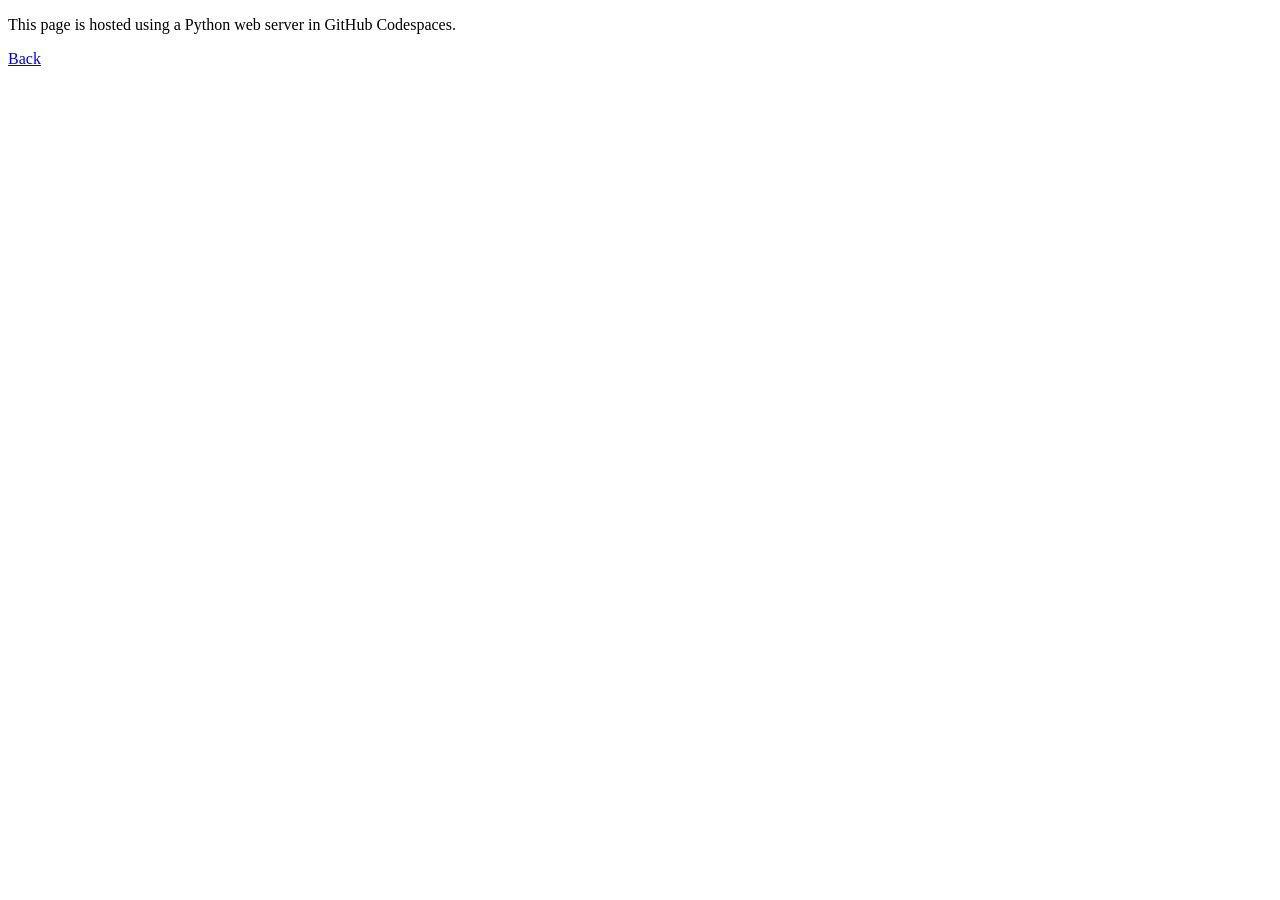
==== web/about.html @ f66682d4 "initial" ====
<!DOCTYPE html>
<html lang="en">
<head>
    <meta charset="UTF-8">
    <meta name="viewport" content="width=device-width, initial-scale=1.0">
    <title>About Me</title>
</head>
<body>
    <p>This page is hosted using a Python web server in GitHub Codespaces.</p>
    <a href="index.html">Back</a>
</body>
</html>
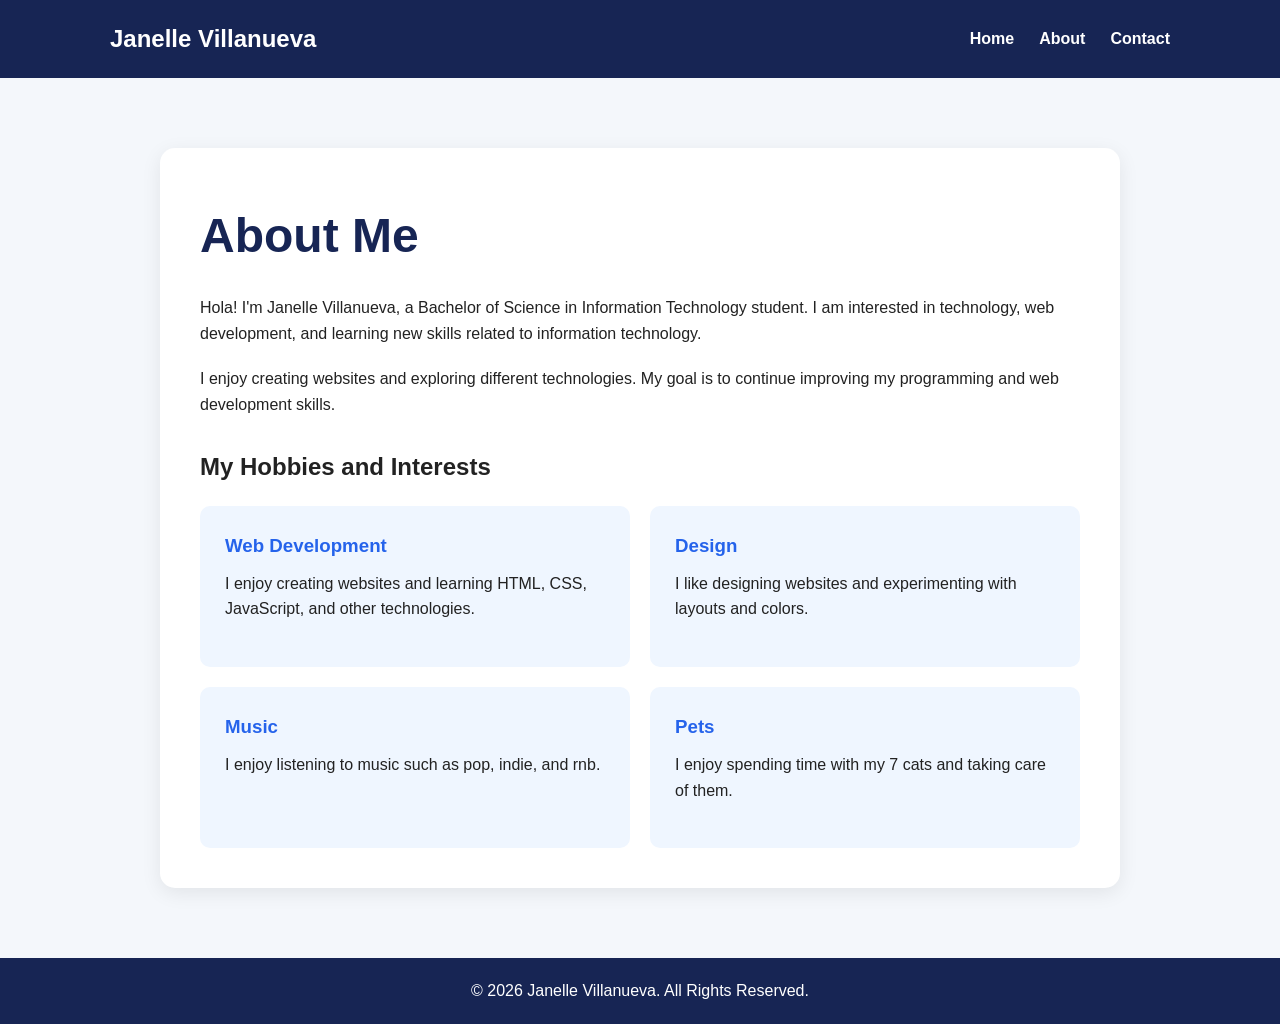
==== commit 7bed52dd: "Create three-page personal website" ====
--- a/web/about.html
+++ b/web/about.html
@@ -3,10 +3,87 @@
 <head>
     <meta charset="UTF-8">
     <meta name="viewport" content="width=device-width, initial-scale=1.0">
-    <title>About Me</title>
+    <title>About Me | Janelle Villanueva</title>
+    <link rel="stylesheet" href="style.css">
 </head>
+
 <body>
-    <p>This page is hosted using a Python web server in GitHub Codespaces.</p>
-    <a href="index.html">Back</a>
+
+    <header>
+        <nav>
+            <h2>Janelle Villanueva</h2>
+
+            <div class="nav-links">
+                <a href="index.html">Home</a>
+                <a href="about.html">About</a>
+                <a href="contact.html">Contact</a>
+            </div>
+        </nav>
+    </header>
+
+    <main class="page">
+
+        <section class="about-section">
+
+            <h1>About Me</h1>
+
+            <p>
+                Hola! I'm Janelle Villanueva, a Bachelor of Science in
+                Information Technology student. I am interested in
+                technology, web development, and learning new skills
+                related to information technology.
+            </p>
+
+            <p>
+                I enjoy creating websites and exploring different
+                technologies. My goal is to continue improving my
+                programming and web development skills.
+            </p>
+
+            <h2>My Hobbies and Interests</h2>
+
+            <div class="hobbies">
+
+                <div class="card">
+                    <h3>Web Development</h3>
+                    <p>
+                        I enjoy creating websites and learning
+                        HTML, CSS, JavaScript, and other technologies.
+                    </p>
+                </div>
+
+                <div class="card">
+                    <h3>Design</h3>
+                    <p>
+                        I like designing websites and experimenting
+                        with layouts and colors.
+                    </p>
+                </div>
+
+                <div class="card">
+                    <h3>Music</h3>
+                    <p>
+                        I enjoy listening to music such as pop, indie, and rnb.
+                    </p>
+                </div>
+
+                <div class="card">
+                    <h3>Pets</h3>
+                    <p>
+                        I enjoy spending time with my 7 cats and taking
+                        care of them.
+                    </p>
+                </div>
+
+            </div>
+
+        </section>
+
+    </main>
+
+    <footer>
+        <p>&copy; 2026 Janelle Villanueva. All Rights Reserved.</p>
+    </footer>
+
 </body>
 </html>
--- a/web/style.css
+++ b/web/style.css
@@ -0,0 +1,252 @@
+* {
+    margin: 0;
+    padding: 0;
+    box-sizing: border-box;
+}
+
+body {
+    font-family: Arial, Helvetica, sans-serif;
+    background: #f4f7fb;
+    color: #222;
+    line-height: 1.6;
+}
+
+/* Navigation */
+
+header {
+    background: #172554;
+    color: white;
+}
+
+nav {
+    max-width: 1100px;
+    margin: auto;
+    padding: 20px;
+    display: flex;
+    justify-content: space-between;
+    align-items: center;
+}
+
+nav h2 {
+    color: white;
+}
+
+.nav-links {
+    display: flex;
+    gap: 25px;
+}
+
+.nav-links a {
+    color: white;
+    text-decoration: none;
+    font-weight: bold;
+}
+
+.nav-links a:hover {
+    color: #93c5fd;
+}
+
+/* Home */
+
+.hero {
+    max-width: 1100px;
+    margin: auto;
+    padding: 70px 20px;
+}
+
+.intro {
+    display: flex;
+    justify-content: space-between;
+    align-items: center;
+    gap: 50px;
+    min-height: 400px;
+}
+
+.intro-text {
+    max-width: 600px;
+}
+
+.welcome {
+    color: #2563eb;
+    font-weight: bold;
+    letter-spacing: 2px;
+}
+
+h1 {
+    font-size: 48px;
+    margin: 10px 0 20px;
+}
+
+h1 span {
+    color: #2563eb;
+}
+
+.intro-text p {
+    font-size: 18px;
+    margin-bottom: 25px;
+}
+
+.profile img {
+    width: 280px;
+    height: 280px;
+}
+
+/* Buttons */
+
+.button {
+    display: inline-block;
+    background: #2563eb;
+    color: white;
+    text-decoration: none;
+    padding: 12px 22px;
+    border-radius: 8px;
+    font-weight: bold;
+}
+
+.button:hover {
+    background: #1d4ed8;
+}
+
+/* Student Information */
+
+.student-info {
+    background: white;
+    padding: 35px;
+    border-radius: 15px;
+    box-shadow: 0 5px 20px rgba(0, 0, 0, 0.08);
+}
+
+.student-info h2 {
+    margin-bottom: 25px;
+}
+
+.info-container {
+    display: flex;
+    justify-content: space-between;
+    gap: 20px;
+}
+
+.info-container div {
+    flex: 1;
+    background: #eff6ff;
+    padding: 20px;
+    border-radius: 10px;
+}
+
+.info-container h3 {
+    color: #2563eb;
+}
+
+/* Other Pages */
+
+.page {
+    max-width: 1000px;
+    margin: auto;
+    padding: 70px 20px;
+    min-height: 600px;
+}
+
+.about-section,
+.contact-section {
+    background: white;
+    padding: 40px;
+    border-radius: 15px;
+    box-shadow: 0 5px 20px rgba(0, 0, 0, 0.08);
+}
+
+.about-section h1,
+.contact-section h1 {
+    color: #172554;
+}
+
+.about-section p {
+    margin-bottom: 20px;
+}
+
+.about-section h2 {
+    margin-top: 30px;
+    margin-bottom: 20px;
+}
+
+/* Hobby Cards */
+
+.hobbies {
+    display: grid;
+    grid-template-columns: repeat(2, 1fr);
+    gap: 20px;
+}
+
+.card {
+    background: #eff6ff;
+    padding: 25px;
+    border-radius: 10px;
+}
+
+.card h3 {
+    color: #2563eb;
+    margin-bottom: 10px;
+}
+
+/* Contact */
+
+.contact-card {
+    margin: 30px 0;
+    display: grid;
+    gap: 20px;
+}
+
+.contact-card div {
+    background: #eff6ff;
+    padding: 20px;
+    border-radius: 10px;
+}
+
+.contact-card h3 {
+    color: #2563eb;
+}
+
+.page-buttons {
+    display: flex;
+    gap: 15px;
+}
+
+/* Footer */
+
+footer {
+    background: #172554;
+    color: white;
+    text-align: center;
+    padding: 20px;
+}
+
+/* Mobile */
+
+@media (max-width: 700px) {
+
+    nav {
+        flex-direction: column;
+        gap: 15px;
+    }
+
+    .intro {
+        flex-direction: column-reverse;
+        text-align: center;
+    }
+
+    h1 {
+        font-size: 36px;
+    }
+
+    .info-container {
+        flex-direction: column;
+    }
+
+    .hobbies {
+        grid-template-columns: 1fr;
+    }
+
+    .page-buttons {
+        flex-direction: column;
+    }
+
+}
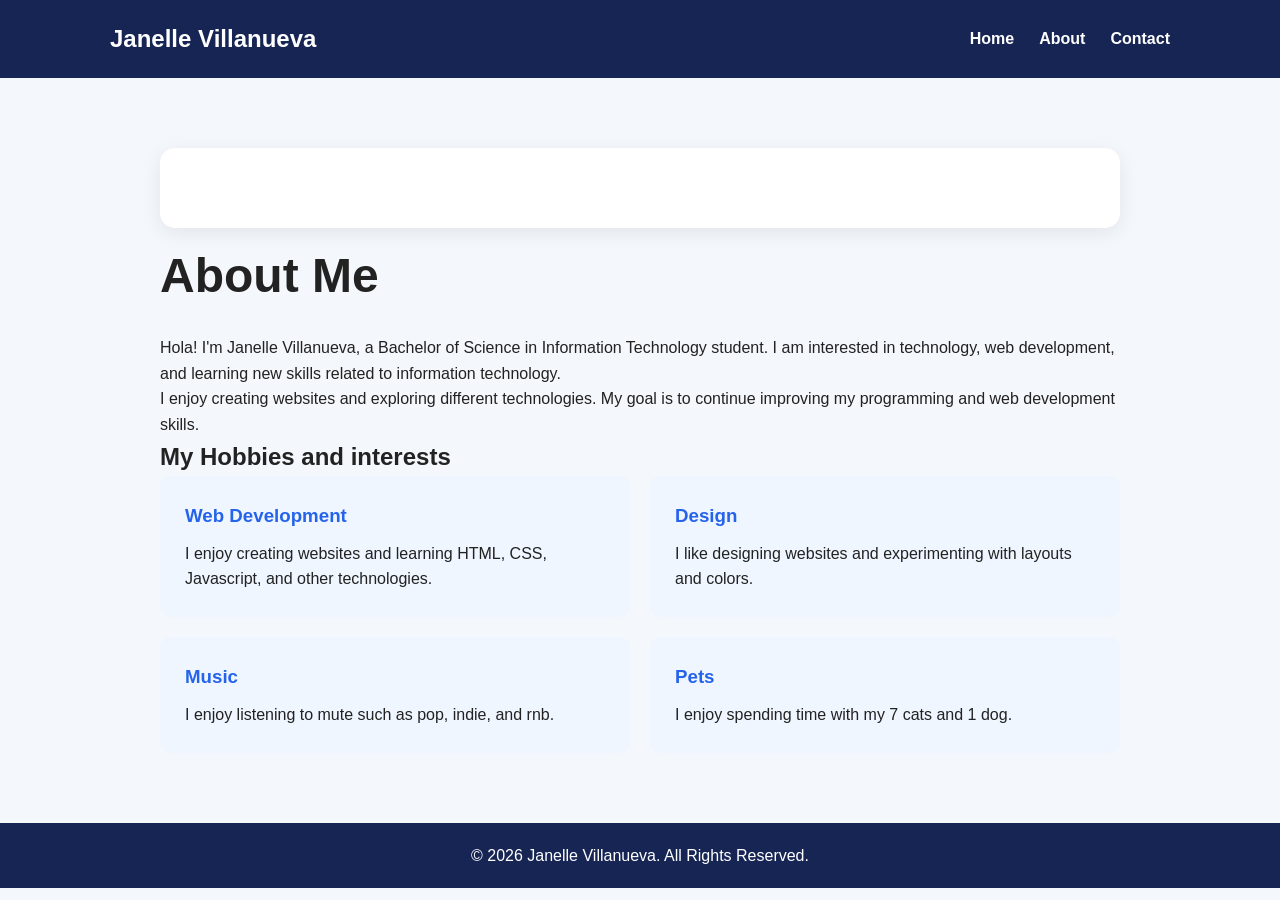
==== commit d32df69f: "Update personal website" ====
--- a/web/about.html
+++ b/web/about.html
@@ -8,7 +8,7 @@
 </head>
 
 <body>
-
+    
     <header>
         <nav>
             <h2>Janelle Villanueva</h2>
@@ -21,69 +21,59 @@
         </nav>
     </header>
 
-    <main class="page">
+<main class="page">
 
-        <section class="about-section">
+    <section class="about-section"></section>
 
-            <h1>About Me</h1>
+    <h1>About Me</h1>
 
+    <p>
+        Hola! I'm Janelle Villanueva, a Bachelor of Science in Information Technology student. I am interested in technology, web development, and learning new skills related to information technology.
+    </p>
+    <p>
+        I enjoy creating websites and exploring different technologies. My goal is to continue improving my programming and web development skills.
+    </p>
+
+    <h2>My Hobbies and interests</h2>
+
+    <div class="hobbies">
+
+        <div class="card">
+            <h3>Web Development</h3>
             <p>
-                Hola! I'm Janelle Villanueva, a Bachelor of Science in
-                Information Technology student. I am interested in
-                technology, web development, and learning new skills
-                related to information technology.
+                I enjoy creating websites and learning HTML, CSS, Javascript, and other technologies.
+            </p>
+        </div>
+
+            <div class="card">
+                <h3>Design</h3>
+                <p>
+                    I like designing websites and experimenting with layouts and colors.
+                </p>
+            </div>
+
+        <div class="card">
+            <h3>Music</h3>
+            <p>
+                I enjoy listening to mute such as pop, indie, and rnb.
+            </p>
+        </div>
+
+        <div class="card">
+            <h3>Pets</h3>
+            <p>
+                I enjoy spending time with my 7 cats and 1 dog.
             </p>
 
-            <p>
-                I enjoy creating websites and exploring different
-                technologies. My goal is to continue improving my
-                programming and web development skills.
-            </p>
+        </div>
+    </div>
+</section>
 
-            <h2>My Hobbies and Interests</h2>
+</main>
 
-            <div class="hobbies">
-
-                <div class="card">
-                    <h3>Web Development</h3>
-                    <p>
-                        I enjoy creating websites and learning
-                        HTML, CSS, JavaScript, and other technologies.
-                    </p>
-                </div>
-
-                <div class="card">
-                    <h3>Design</h3>
-                    <p>
-                        I like designing websites and experimenting
-                        with layouts and colors.
-                    </p>
-                </div>
-
-                <div class="card">
-                    <h3>Music</h3>
-                    <p>
-                        I enjoy listening to music such as pop, indie, and rnb.
-                    </p>
-                </div>
-
-                <div class="card">
-                    <h3>Pets</h3>
-                    <p>
-                        I enjoy spending time with my 7 cats and taking
-                        care of them.
-                    </p>
-                </div>
-
-            </div>
-
-        </section>
-
-    </main>
-
-    <footer>
-        <p>&copy; 2026 Janelle Villanueva. All Rights Reserved.</p>
-    </footer>
+<footer>
+    <p>&copy; 2026 Janelle Villanueva. All Rights Reserved.</p>
+</footer>
 
 </body>
 </html>
